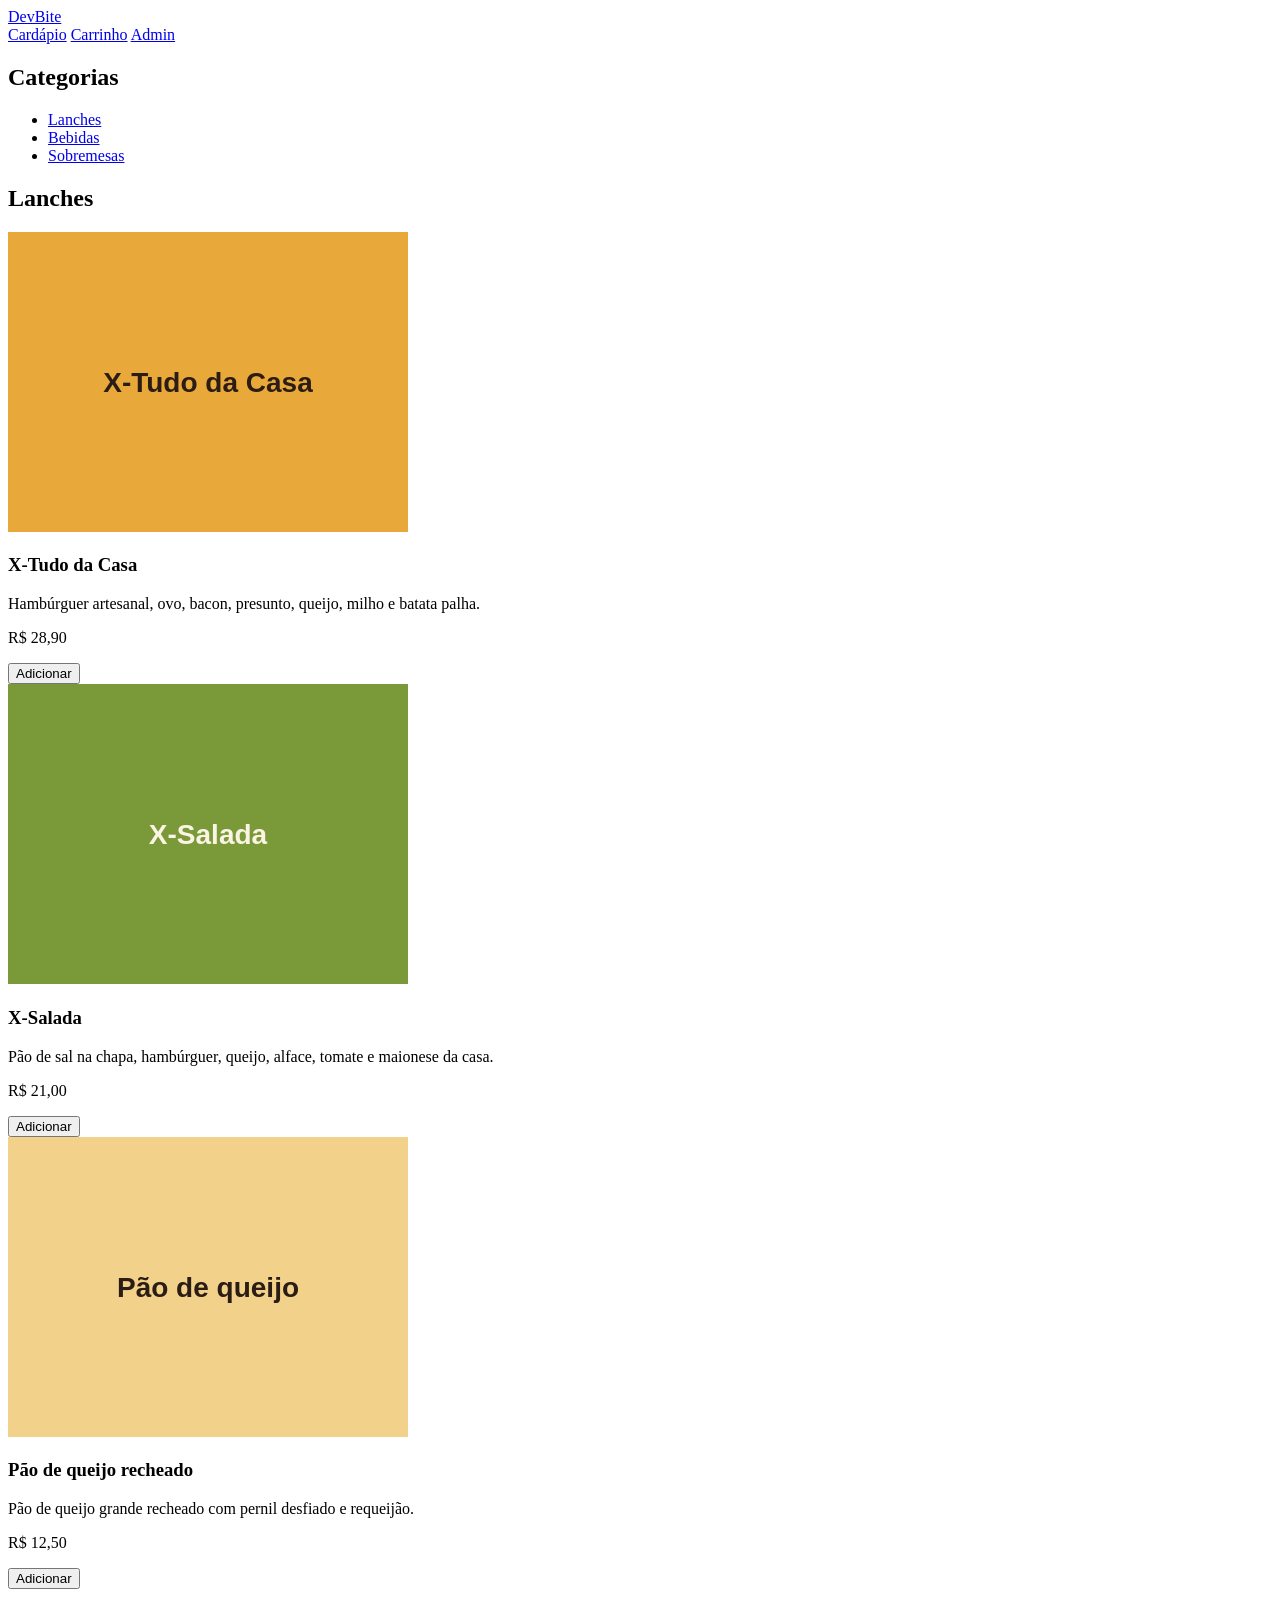
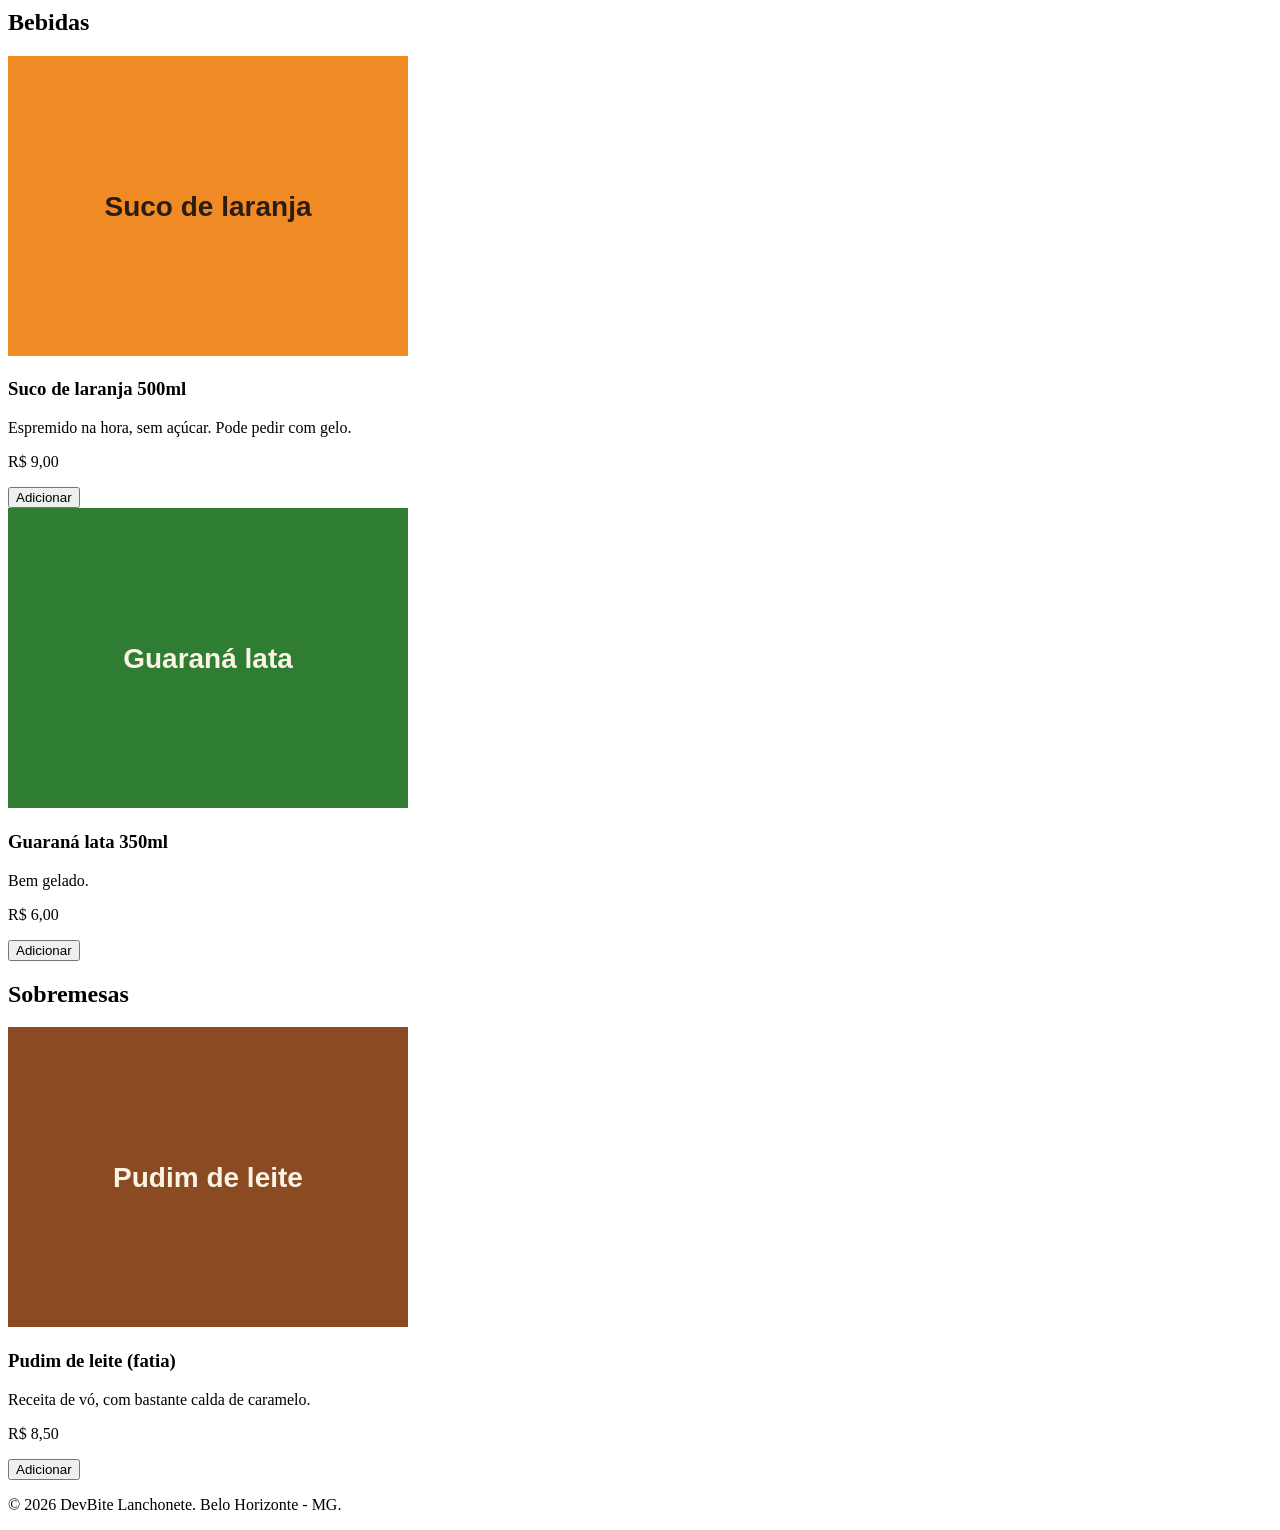
==== index.html @ 3ff1ab30 "estrutura do cardápio" ====
<!DOCTYPE html>
<html lang="pt-BR">
<head>
  <meta charset="UTF-8">
  <meta name="viewport" content="width=device-width, initial-scale=1.0">
  <title>DevBite | Cardápio</title>
  <link rel="preconnect" href="https://fonts.googleapis.com">
  <link rel="preconnect" href="https://fonts.gstatic.com" crossorigin>
  <link href="https://fonts.googleapis.com/css2?family=Lilita+One&family=Nunito:wght@400;700&display=swap" rel="stylesheet">
  <link rel="stylesheet" href="css/style.css">
</head>
<body>
  <header class="topo">
    <a href="index.html" class="logo">DevBite</a>
    <nav class="menu">
      <a href="index.html" class="menu-link ativo" aria-current="page">Cardápio</a>
      <a href="checkout.html" class="menu-link">Carrinho</a>
      <a href="admin.html" class="menu-link">Admin</a>
    </nav>
  </header>

  <main class="pagina-cardapio">
    <aside class="categorias">
      <h2 class="titulo-aside">Categorias</h2>
      <ul class="lista-categorias">
        <li><a href="#lanches">Lanches</a></li>
        <li><a href="#bebidas">Bebidas</a></li>
        <li><a href="#sobremesas">Sobremesas</a></li>
      </ul>
    </aside>

    <div class="cardapio">
      <section id="lanches" class="categoria">
        <h2 class="titulo-secao">Lanches</h2>
        <div class="grade-produtos">
          <article class="card-produto">
            <img src="img/x-tudo.svg" alt="X-Tudo da Casa" class="card-imagem">
            <h3 class="card-nome">X-Tudo da Casa</h3>
            <p class="card-descricao">Hambúrguer artesanal, ovo, bacon, presunto, queijo, milho e batata palha.</p>
            <p class="card-preco">R$ 28,90</p>
            <button type="button" class="botao" id="btn-add-1" data-id="1">Adicionar</button>
          </article>

          <article class="card-produto">
            <img src="img/x-salada.svg" alt="X-Salada" class="card-imagem">
            <h3 class="card-nome">X-Salada</h3>
            <p class="card-descricao">Pão de sal na chapa, hambúrguer, queijo, alface, tomate e maionese da casa.</p>
            <p class="card-preco">R$ 21,00</p>
            <button type="button" class="botao" id="btn-add-2" data-id="2">Adicionar</button>
          </article>

          <article class="card-produto">
            <img src="img/pao-de-queijo.svg" alt="Pão de queijo recheado" class="card-imagem">
            <h3 class="card-nome">Pão de queijo recheado</h3>
            <p class="card-descricao">Pão de queijo grande recheado com pernil desfiado e requeijão.</p>
            <p class="card-preco">R$ 12,50</p>
            <button type="button" class="botao" id="btn-add-3" data-id="3">Adicionar</button>
          </article>
        </div>
      </section>

      <section id="bebidas" class="categoria">
        <h2 class="titulo-secao">Bebidas</h2>
        <div class="grade-produtos">
          <article class="card-produto">
            <img src="img/suco-laranja.svg" alt="Suco de laranja 500ml" class="card-imagem">
            <h3 class="card-nome">Suco de laranja 500ml</h3>
            <p class="card-descricao">Espremido na hora, sem açúcar. Pode pedir com gelo.</p>
            <p class="card-preco">R$ 9,00</p>
            <button type="button" class="botao" id="btn-add-4" data-id="4">Adicionar</button>
          </article>

          <article class="card-produto">
            <img src="img/guarana.svg" alt="Guaraná lata" class="card-imagem">
            <h3 class="card-nome">Guaraná lata 350ml</h3>
            <p class="card-descricao">Bem gelado.</p>
            <p class="card-preco">R$ 6,00</p>
            <button type="button" class="botao" id="btn-add-5" data-id="5">Adicionar</button>
          </article>
        </div>
      </section>

      <section id="sobremesas" class="categoria">
        <h2 class="titulo-secao">Sobremesas</h2>
        <div class="grade-produtos">
          <article class="card-produto">
            <img src="img/pudim.svg" alt="Pudim de leite" class="card-imagem">
            <h3 class="card-nome">Pudim de leite (fatia)</h3>
            <p class="card-descricao">Receita de vó, com bastante calda de caramelo.</p>
            <p class="card-preco">R$ 8,50</p>
            <button type="button" class="botao" id="btn-add-6" data-id="6">Adicionar</button>
          </article>
        </div>
      </section>
    </div>
  </main>

  <footer class="rodape">
    <p>&copy; 2026 DevBite Lanchonete. Belo Horizonte - MG.</p>
  </footer>
</body>
</html>
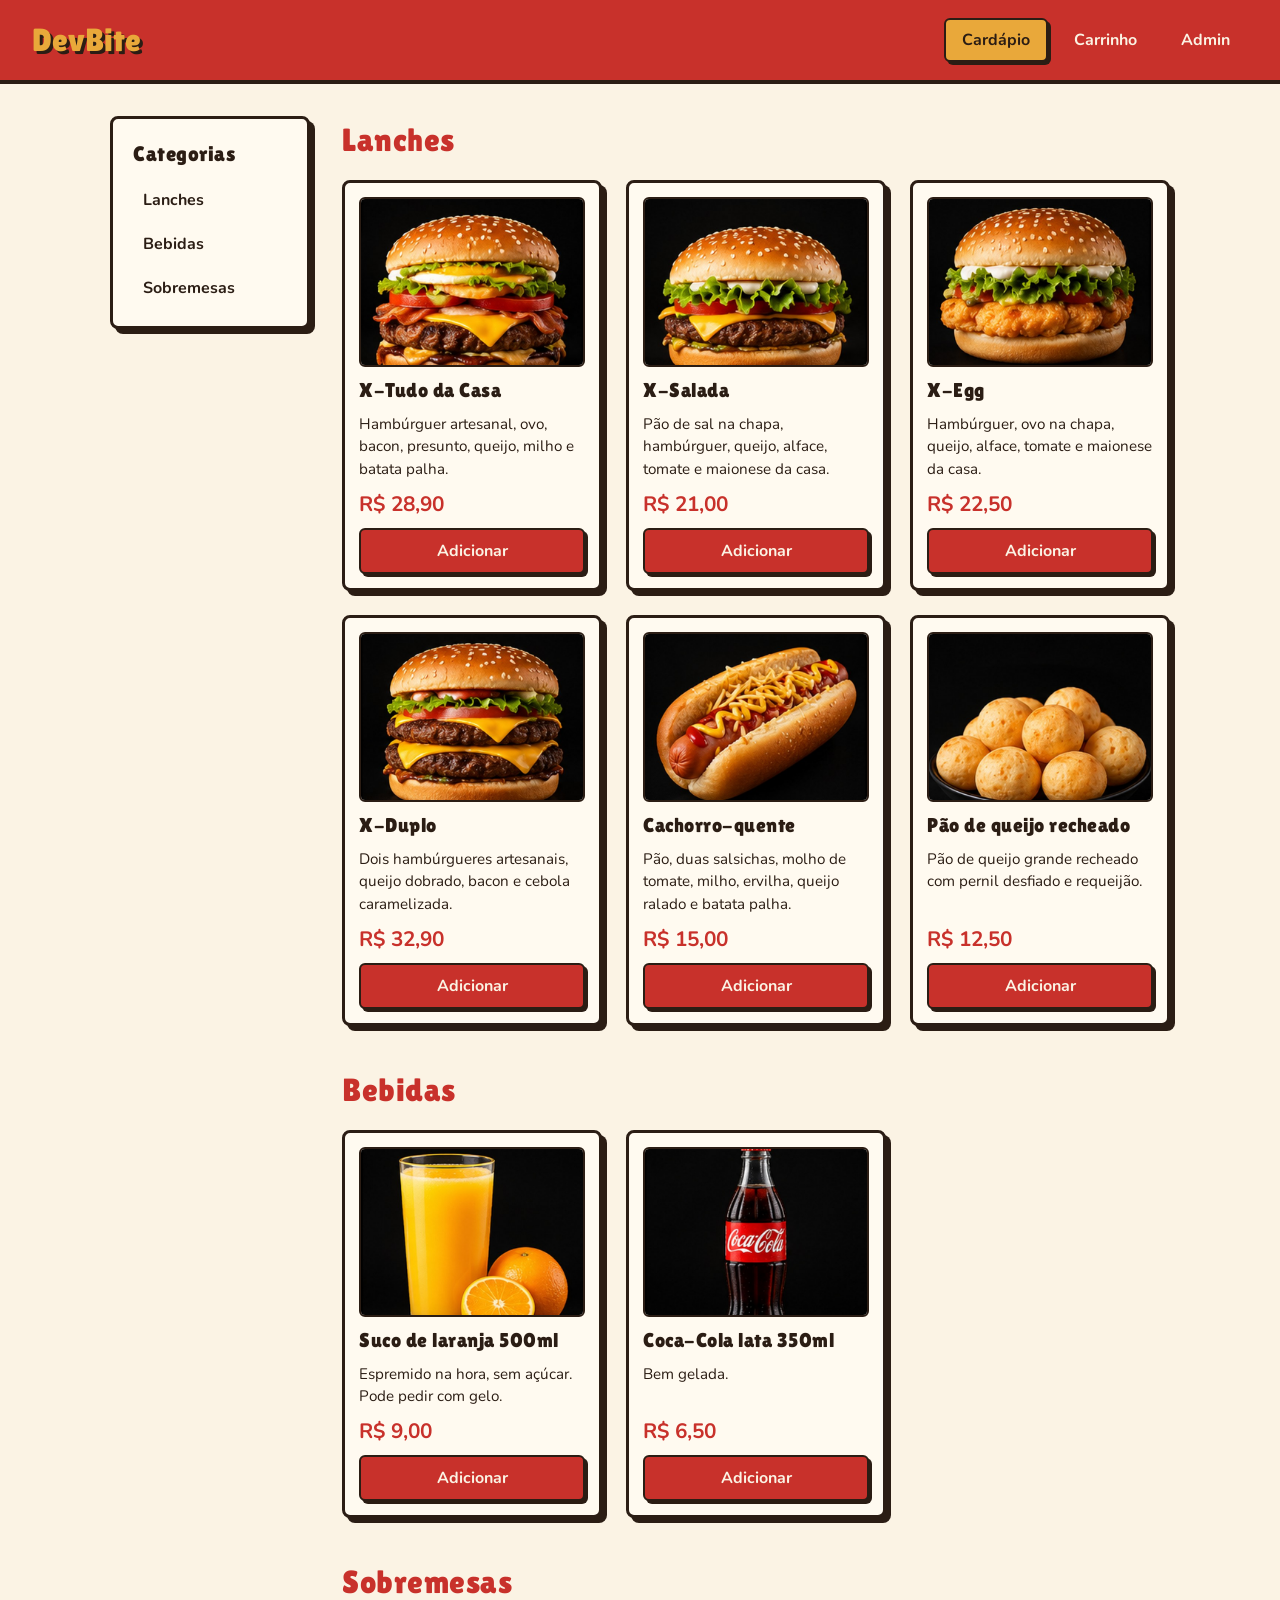
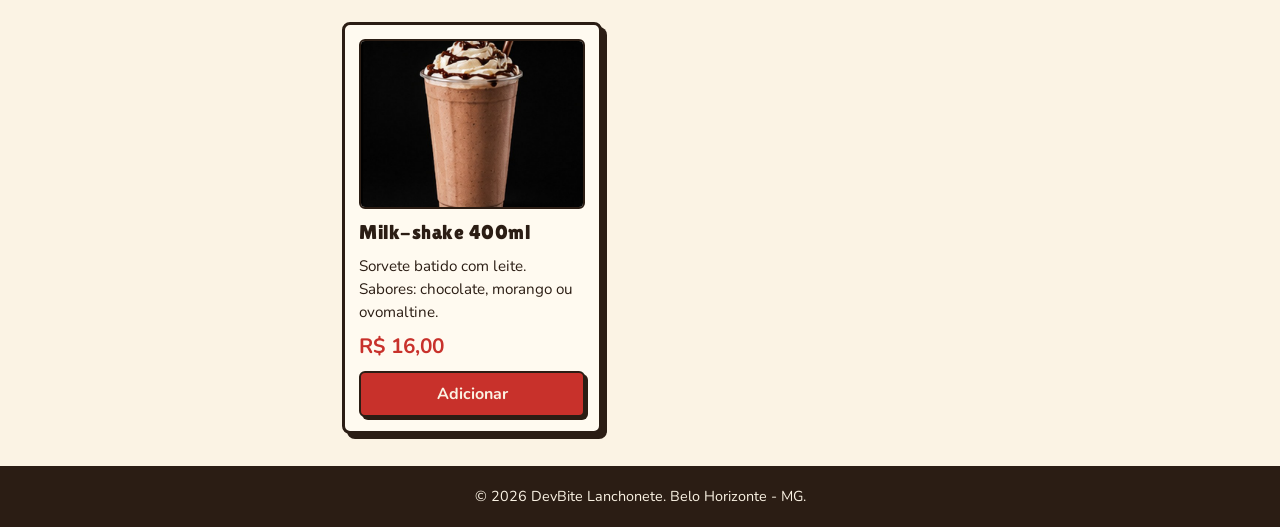
==== commit 4dbc972b: "fotos dos produtos e botões sem ação Co-Authored-By: Claude Opus 5.5 <noreply@anthropic.com>" ====
--- a/index.html
+++ b/index.html
@@ -34,7 +34,7 @@
         <h2 class="titulo-secao">Lanches</h2>
         <div class="grade-produtos">
           <article class="card-produto">
-            <img src="img/x-tudo.svg" alt="X-Tudo da Casa" class="card-imagem">
+            <img src="img/x-tudo.jpg" alt="X-Tudo da Casa" class="card-imagem">
             <h3 class="card-nome">X-Tudo da Casa</h3>
             <p class="card-descricao">Hambúrguer artesanal, ovo, bacon, presunto, queijo, milho e batata palha.</p>
             <p class="card-preco">R$ 28,90</p>
@@ -42,7 +42,7 @@
           </article>
 
           <article class="card-produto">
-            <img src="img/x-salada.svg" alt="X-Salada" class="card-imagem">
+            <img src="img/x-salada.jpg" alt="X-Salada" class="card-imagem">
             <h3 class="card-nome">X-Salada</h3>
             <p class="card-descricao">Pão de sal na chapa, hambúrguer, queijo, alface, tomate e maionese da casa.</p>
             <p class="card-preco">R$ 21,00</p>
@@ -50,11 +50,35 @@
           </article>
 
           <article class="card-produto">
-            <img src="img/pao-de-queijo.svg" alt="Pão de queijo recheado" class="card-imagem">
+            <img src="img/x-egg.jpg" alt="X-Egg" class="card-imagem">
+            <h3 class="card-nome">X-Egg</h3>
+            <p class="card-descricao">Hambúrguer, ovo na chapa, queijo, alface, tomate e maionese da casa.</p>
+            <p class="card-preco">R$ 22,50</p>
+            <button type="button" class="botao" id="btn-add-3" data-id="3">Adicionar</button>
+          </article>
+
+          <article class="card-produto">
+            <img src="img/x-duplo.jpg" alt="X-Duplo" class="card-imagem">
+            <h3 class="card-nome">X-Duplo</h3>
+            <p class="card-descricao">Dois hambúrgueres artesanais, queijo dobrado, bacon e cebola caramelizada.</p>
+            <p class="card-preco">R$ 32,90</p>
+            <button type="button" class="botao" id="btn-add-4" data-id="4">Adicionar</button>
+          </article>
+
+          <article class="card-produto">
+            <img src="img/cachorro-quente.jpg" alt="Cachorro-quente" class="card-imagem">
+            <h3 class="card-nome">Cachorro-quente</h3>
+            <p class="card-descricao">Pão, duas salsichas, molho de tomate, milho, ervilha, queijo ralado e batata palha.</p>
+            <p class="card-preco">R$ 15,00</p>
+            <button type="button" class="botao" id="btn-add-5" data-id="5">Adicionar</button>
+          </article>
+
+          <article class="card-produto">
+            <img src="img/pao-de-queijo.jpg" alt="Pão de queijo recheado" class="card-imagem">
             <h3 class="card-nome">Pão de queijo recheado</h3>
             <p class="card-descricao">Pão de queijo grande recheado com pernil desfiado e requeijão.</p>
             <p class="card-preco">R$ 12,50</p>
-            <button type="button" class="botao" id="btn-add-3" data-id="3">Adicionar</button>
+            <button type="button" class="botao" id="btn-add-6" data-id="6">Adicionar</button>
           </article>
         </div>
       </section>
@@ -63,19 +87,19 @@
         <h2 class="titulo-secao">Bebidas</h2>
         <div class="grade-produtos">
           <article class="card-produto">
-            <img src="img/suco-laranja.svg" alt="Suco de laranja 500ml" class="card-imagem">
+            <img src="img/suco-laranja.jpg" alt="Suco de laranja 500ml" class="card-imagem">
             <h3 class="card-nome">Suco de laranja 500ml</h3>
             <p class="card-descricao">Espremido na hora, sem açúcar. Pode pedir com gelo.</p>
             <p class="card-preco">R$ 9,00</p>
-            <button type="button" class="botao" id="btn-add-4" data-id="4">Adicionar</button>
+            <button type="button" class="botao" id="btn-add-7" data-id="7">Adicionar</button>
           </article>
 
           <article class="card-produto">
-            <img src="img/guarana.svg" alt="Guaraná lata" class="card-imagem">
-            <h3 class="card-nome">Guaraná lata 350ml</h3>
-            <p class="card-descricao">Bem gelado.</p>
-            <p class="card-preco">R$ 6,00</p>
-            <button type="button" class="botao" id="btn-add-5" data-id="5">Adicionar</button>
+            <img src="img/coca-cola.jpg" alt="Coca-Cola lata 350ml" class="card-imagem">
+            <h3 class="card-nome">Coca-Cola lata 350ml</h3>
+            <p class="card-descricao">Bem gelada.</p>
+            <p class="card-preco">R$ 6,50</p>
+            <button type="button" class="botao" id="btn-add-8" data-id="8">Adicionar</button>
           </article>
         </div>
       </section>
@@ -84,11 +108,11 @@
         <h2 class="titulo-secao">Sobremesas</h2>
         <div class="grade-produtos">
           <article class="card-produto">
-            <img src="img/pudim.svg" alt="Pudim de leite" class="card-imagem">
-            <h3 class="card-nome">Pudim de leite (fatia)</h3>
-            <p class="card-descricao">Receita de vó, com bastante calda de caramelo.</p>
-            <p class="card-preco">R$ 8,50</p>
-            <button type="button" class="botao" id="btn-add-6" data-id="6">Adicionar</button>
+            <img src="img/milk-shake.jpg" alt="Milk-shake 400ml" class="card-imagem">
+            <h3 class="card-nome">Milk-shake 400ml</h3>
+            <p class="card-descricao">Sorvete batido com leite. Sabores: chocolate, morango ou ovomaltine.</p>
+            <p class="card-preco">R$ 16,00</p>
+            <button type="button" class="botao" id="btn-add-9" data-id="9">Adicionar</button>
           </article>
         </div>
       </section>
--- a/css/style.css
+++ b/css/style.css
@@ -0,0 +1,445 @@
+/* base */
+:root {
+  --creme: #fbf3e4;
+  --ketchup: #c8312b;
+  --mostarda: #e9a83a;
+  --marrom: #2b1d14;
+  --branco: #fffaf0;
+}
+
+* {
+  box-sizing: border-box;
+  margin: 0;
+  padding: 0;
+}
+
+body {
+  display: flex;
+  flex-direction: column;
+  min-height: 100vh;
+  background-color: var(--creme);
+  color: var(--marrom);
+  font-family: "Nunito", Arial, sans-serif;
+  font-size: 16px;
+  line-height: 1.5;
+}
+
+h1, h2, h3 {
+  font-family: "Lilita One", "Arial Black", sans-serif;
+  font-weight: 400;
+  letter-spacing: 0.5px;
+}
+
+a {
+  color: var(--ketchup);
+}
+
+img {
+  display: block;
+  max-width: 100%;
+}
+
+main {
+  flex: 1;
+  width: 100%;
+  max-width: 1100px;
+  margin: 0 auto;
+  padding: 32px 20px;
+}
+
+/* header */
+.topo {
+  display: flex;
+  justify-content: space-between;
+  align-items: center;
+  gap: 16px;
+  padding: 16px 32px;
+  background-color: var(--ketchup);
+  border-bottom: 4px solid var(--marrom);
+}
+
+.logo {
+  font-family: "Lilita One", "Arial Black", sans-serif;
+  font-size: 2rem;
+  color: var(--mostarda);
+  text-decoration: none;
+  text-shadow: 3px 3px 0 var(--marrom);
+}
+
+/* menu */
+.menu {
+  display: flex;
+  gap: 8px;
+}
+
+.menu-link {
+  padding: 8px 16px;
+  border: 2px solid transparent;
+  border-radius: 6px;
+  color: var(--creme);
+  font-weight: 700;
+  text-decoration: none;
+}
+
+.menu-link:hover {
+  border-color: var(--creme);
+}
+
+.menu-link.ativo {
+  background-color: var(--mostarda);
+  border-color: var(--marrom);
+  color: var(--marrom);
+  box-shadow: 3px 3px 0 var(--marrom);
+}
+
+/* rodapé */
+.rodape {
+  padding: 20px;
+  background-color: var(--marrom);
+  color: var(--creme);
+  text-align: center;
+  font-size: 0.9rem;
+}
+
+/* botões */
+.botao {
+  padding: 10px 18px;
+  border: 2px solid var(--marrom);
+  border-radius: 6px;
+  background-color: var(--ketchup);
+  color: var(--creme);
+  font-family: "Nunito", Arial, sans-serif;
+  font-size: 1rem;
+  font-weight: 700;
+  cursor: pointer;
+  box-shadow: 3px 3px 0 var(--marrom);
+}
+
+.botao:hover {
+  background-color: #a8261f;
+}
+
+.botao:active {
+  box-shadow: 1px 1px 0 var(--marrom);
+  transform: translate(2px, 2px);
+}
+
+.botao-secundario {
+  background-color: var(--mostarda);
+  color: var(--marrom);
+}
+
+.botao-secundario:hover {
+  background-color: #d9952a;
+}
+
+/* cardápio */
+.pagina-cardapio {
+  display: grid;
+  grid-template-columns: 200px 1fr;
+  gap: 32px;
+  align-items: start;
+}
+
+.categorias {
+  padding: 20px;
+  background-color: var(--branco);
+  border: 3px solid var(--marrom);
+  border-radius: 8px;
+  box-shadow: 5px 5px 0 var(--marrom);
+}
+
+.titulo-aside {
+  margin-bottom: 12px;
+  font-size: 1.3rem;
+}
+
+.lista-categorias {
+  display: flex;
+  flex-direction: column;
+  gap: 8px;
+  list-style: none;
+}
+
+.lista-categorias a {
+  display: block;
+  padding: 6px 10px;
+  border-radius: 6px;
+  color: var(--marrom);
+  font-weight: 700;
+  text-decoration: none;
+}
+
+.lista-categorias a:hover {
+  background-color: var(--mostarda);
+}
+
+.cardapio {
+  display: flex;
+  flex-direction: column;
+  gap: 40px;
+}
+
+.titulo-secao {
+  margin-bottom: 16px;
+  color: var(--ketchup);
+  font-size: 2rem;
+}
+
+.grade-produtos {
+  display: grid;
+  grid-template-columns: repeat(3, 1fr);
+  gap: 24px;
+}
+
+/* card de produto */
+.card-produto {
+  display: flex;
+  flex-direction: column;
+  gap: 8px;
+  padding: 14px;
+  background-color: var(--branco);
+  border: 3px solid var(--marrom);
+  border-radius: 8px;
+  box-shadow: 5px 5px 0 var(--marrom);
+}
+
+.card-imagem {
+  width: 100%;
+  aspect-ratio: 4 / 3;
+  object-fit: cover;
+  border: 2px solid var(--marrom);
+  border-radius: 6px;
+}
+
+.card-nome {
+  font-size: 1.25rem;
+}
+
+.card-descricao {
+  flex: 1;
+  font-size: 0.95rem;
+}
+
+.card-preco {
+  color: var(--ketchup);
+  font-size: 1.3rem;
+  font-weight: 700;
+}
+
+/* caixa (bloco com borda) */
+.caixa {
+  padding: 24px;
+  background-color: var(--branco);
+  border: 3px solid var(--marrom);
+  border-radius: 8px;
+  box-shadow: 5px 5px 0 var(--marrom);
+}
+
+/* tabelas */
+.tabela {
+  width: 100%;
+  border-collapse: collapse;
+}
+
+.tabela th,
+.tabela td {
+  padding: 10px 8px;
+  border-bottom: 2px dashed #d8c7a8;
+  text-align: left;
+}
+
+.tabela th {
+  background-color: var(--mostarda);
+  border-bottom: 2px solid var(--marrom);
+}
+
+.linha-total td {
+  border-bottom: none;
+  color: var(--ketchup);
+  font-size: 1.3rem;
+  font-weight: 700;
+}
+
+/* checkout */
+.pagina-checkout {
+  display: grid;
+  grid-template-columns: 1fr 1fr;
+  gap: 32px;
+  align-items: start;
+}
+
+.carrinho {
+  display: flex;
+  flex-direction: column;
+  gap: 16px;
+}
+
+.item-pedido {
+  display: flex;
+  align-items: center;
+  gap: 10px;
+}
+
+.item-imagem {
+  width: 64px;
+  aspect-ratio: 4 / 3;
+  object-fit: cover;
+  border: 2px solid var(--marrom);
+  border-radius: 6px;
+}
+
+.link-voltar {
+  font-weight: 700;
+}
+
+/* formulários */
+.formulario {
+  display: flex;
+  flex-direction: column;
+  gap: 18px;
+}
+
+.grupo {
+  display: flex;
+  flex-direction: column;
+  gap: 12px;
+  padding: 16px;
+  border: 2px solid var(--marrom);
+  border-radius: 8px;
+}
+
+.grupo legend {
+  padding: 0 8px;
+  font-family: "Lilita One", "Arial Black", sans-serif;
+  font-size: 1.1rem;
+}
+
+.campo {
+  display: flex;
+  flex-direction: column;
+  gap: 4px;
+}
+
+.campo label {
+  font-weight: 700;
+}
+
+.campo input,
+.campo select,
+.campo textarea {
+  padding: 10px;
+  border: 2px solid var(--marrom);
+  border-radius: 6px;
+  background-color: #fff;
+  color: var(--marrom);
+  font-family: "Nunito", Arial, sans-serif;
+  font-size: 1rem;
+}
+
+.campo input:focus,
+.campo select:focus,
+.campo textarea:focus {
+  outline: 3px solid var(--mostarda);
+}
+
+.opcao {
+  display: flex;
+  align-items: center;
+  gap: 8px;
+}
+
+.opcao input {
+  width: 18px;
+  height: 18px;
+  accent-color: var(--ketchup);
+}
+
+/* admin */
+.pagina-admin {
+  display: grid;
+  grid-template-columns: 2fr 1fr;
+  gap: 32px;
+  align-items: start;
+}
+
+.tabela-rolagem {
+  overflow-x: auto;
+}
+
+.status {
+  display: inline-block;
+  padding: 2px 10px;
+  border: 2px solid var(--marrom);
+  border-radius: 20px;
+  font-size: 0.85rem;
+  font-weight: 700;
+  white-space: nowrap;
+}
+
+.status-preparo {
+  background-color: var(--mostarda);
+}
+
+.status-entrega {
+  background-color: var(--ketchup);
+  color: var(--creme);
+}
+
+.status-entregue {
+  background-color: #cfe3b0;
+}
+
+.acoes {
+  display: flex;
+  gap: 12px;
+}
+
+/* responsivo */
+@media (max-width: 900px) {
+  .grade-produtos {
+    grid-template-columns: repeat(2, 1fr);
+  }
+
+  .pagina-checkout,
+  .pagina-admin {
+    grid-template-columns: 1fr;
+  }
+}
+
+@media (max-width: 600px) {
+  .topo {
+    flex-direction: column;
+    padding: 16px;
+  }
+
+  .menu-link {
+    padding: 6px 12px;
+  }
+
+  main {
+    padding: 20px 16px;
+  }
+
+  .pagina-cardapio {
+    grid-template-columns: 1fr;
+    gap: 20px;
+  }
+
+  .lista-categorias {
+    flex-direction: row;
+    flex-wrap: wrap;
+  }
+
+  .grade-produtos {
+    grid-template-columns: 1fr;
+  }
+
+  .caixa {
+    padding: 16px;
+  }
+
+  .titulo-secao {
+    font-size: 1.6rem;
+  }
+}
